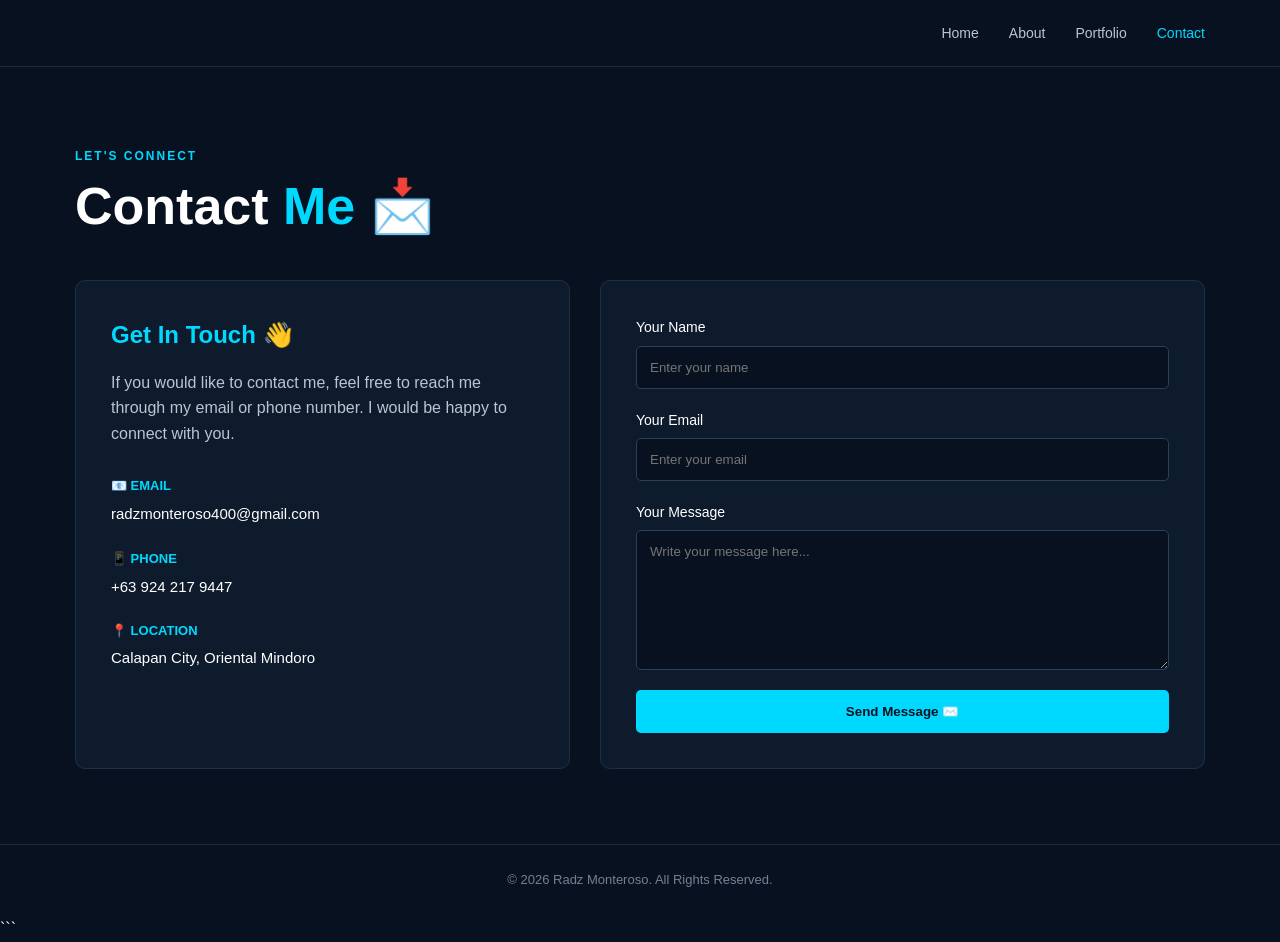
==== contact.html @ 7279c30b "Add files via upload" ====
<!DOCTYPE html>
<html lang="en">

<head>
    <meta charset="UTF-8">
    <meta name="viewport" content="width=device-width, initial-scale=1.0">
    <title>Contact | Radz Monteroso</title>
    <link rel="stylesheet" href="style.css">

    <style>
        #formStatus {
            position: fixed;
            top: 25px;
            left: 50%;
            transform: translateX(-50%) translateY(-20px);
            background: #102d35;
            color: #00d9ff;
            border: 1px solid #00d9ff;
            padding: 18px 25px;
            border-radius: 10px;
            text-align: center;
            width: 90%;
            max-width: 380px;
            opacity: 0;
            visibility: hidden;
            transition: 0.4s ease;
            z-index: 9999;
        }

        #formStatus.show {
            opacity: 1;
            visibility: visible;
            transform: translateX(-50%) translateY(0);
        }

        #formStatus.error {
            color: #ff6b6b;
            border-color: #ff6b6b;
        }

        .contact-form button:disabled {
            opacity: 0.6;
            cursor: not-allowed;
        }
    </style>
</head>

<body>

<header class="header">

    <nav class="navbar">

        <a href="index.html" class="logo"></a>

        <div class="nav-links">
            <a href="index.html">Home</a>
            <a href="about.html">About</a>
            <a href="portfolio.html">Portfolio</a>
            <a href="contact.html" class="active">Contact</a>
        </div>

    </nav>

</header>

<main class="page">

    <div class="page-heading">
        <small>LET'S CONNECT</small>
        <h1>Contact <span>Me</span> 📩</h1>
    </div>

    <section class="contact-grid">

        <div class="contact-info">

            <h2>Get In Touch 👋</h2>

            <p>
                If you would like to contact me, feel free to
                reach me through my email or phone number.
                I would be happy to connect with you.
            </p>

            <div class="contact-item">
                <strong>📧 EMAIL</strong>

                <a href="mailto:radzmonteroso400@gmail.com">
                    radzmonteroso400@gmail.com
                </a>
            </div>

            <div class="contact-item">
                <strong>📱 PHONE</strong>

                <a href="tel:+639242179447">
                    +63 924 217 9447
                </a>
            </div>

            <div class="contact-item">
                <strong>📍 LOCATION</strong>

                <p>Calapan City, Oriental Mindoro</p>
            </div>

        </div>

        <form class="contact-form" id="contactForm">

            <label for="name">Your Name</label>

            <input
                type="text"
                id="name"
                name="name"
                placeholder="Enter your name"
                required
            >

            <label for="email">Your Email</label>

            <input
                type="email"
                id="email"
                name="_replyto"
                placeholder="Enter your email"
                required
            >

            <label for="message">Your Message</label>

            <textarea
                id="message"
                name="message"
                placeholder="Write your message here..."
                required
            ></textarea>

            <input
                type="hidden"
                name="_subject"
                value="New Message from My Portfolio"
            >

            <button type="submit" id="sendButton">
                Send Message ✉️
            </button>

        </form>

    </section>

</main>

<div id="formStatus" role="status" aria-live="polite"></div>

<footer>
    <p>&copy; 2026 Radz Monteroso. All Rights Reserved.</p>
</footer>

<script>

const form = document.getElementById("contactForm");
const status = document.getElementById("formStatus");
const button = document.getElementById("sendButton");

let notificationTimer;

form.addEventListener("submit", async function(event) {

    event.preventDefault();

    button.disabled = true;
    button.textContent = "Sending...";

    status.classList.remove("show", "error");
    clearTimeout(notificationTimer);

    try {

        const response = await fetch(
            "https://formspree.io/f/xppdlkbj",
            {
                method: "POST",
                body: new FormData(form),
                headers: {
                    "Accept": "application/json"
                }
            }
        );

        if (response.ok) {

            status.textContent =
                " Message sent successfully! Thank you for contacting me.";

            status.classList.add("show");

            form.reset();

        } else {

            status.textContent =
                "✕ Something went wrong. Please try again.";

            status.classList.add("show", "error");

        }

    } catch (error) {

        status.textContent =
            "✕ Connection error. Please check your internet.";

        status.classList.add("show", "error");

    }

    notificationTimer = setTimeout(function() {

        status.classList.remove("show", "error");

    }, 3000);

    button.disabled = false;
    button.textContent = "Send Message ✉️";

});

</script>

</body>
</html>
```
---- style.css ----
* {
    margin: 0;
    padding: 0;
    box-sizing: border-box;
}

html {
    scroll-behavior: smooth;
}

body {
    font-family: Arial, Helvetica, sans-serif;
    background: #07111f;
    color: #ffffff;
    line-height: 1.6;
}

a {
    text-decoration: none;
}

.header {
    width: 100%;
    background: #07111f;
    border-bottom: 1px solid #172a40;
}

.navbar {
    max-width: 1200px;
    margin: auto;
    padding: 22px 35px;
    display: flex;
    align-items: center;
    justify-content: space-between;
}

.logo {
    color: #ffffff;
    font-size: 28px;
    font-weight: bold;
}

.logo span {
    color: #00d9ff;
}

.nav-links {
    display: flex;
    align-items: center;
    gap: 30px;
}

.nav-links a {
    color: #b8c5d2;
    font-size: 14px;
    transition: 0.3s;
}

.nav-links a:hover,
.nav-links a.active {
    color: #00d9ff;
}

/* HOME */

.hero {
    max-width: 1200px;
    min-height: calc(100vh - 80px);
    margin: auto;
    padding: 70px 35px;
    display: flex;
    align-items: center;
    justify-content: space-between;
    gap: 70px;
}

.hero-content {
    max-width: 650px;
}

.eyebrow {
    color: #00d9ff;
    font-size: 13px;
    font-weight: bold;
    letter-spacing: 3px;
    margin-bottom: 18px;
}

.hero h1 {
    font-size: 68px;
    line-height: 1.05;
    margin-bottom: 25px;
}

.hero h1 span {
    color: #00d9ff;
}

.hero-description {
    color: #aebdcb;
    font-size: 17px;
    line-height: 1.8;
    max-width: 600px;
    margin-bottom: 32px;
}

.hero-buttons {
    display: flex;
    gap: 15px;
    flex-wrap: wrap;
}

.btn {
    display: inline-block;
    padding: 14px 25px;
    border-radius: 6px;
    font-weight: bold;
    transition: 0.3s;
}

.primary-btn {
    background: #00d9ff;
    color: #07111f;
}

.primary-btn:hover {
    transform: translateY(-3px);
}

.secondary-btn {
    border: 1px solid #34485d;
    color: #ffffff;
}

.secondary-btn:hover {
    border-color: #00d9ff;
    color: #00d9ff;
}

.hero-details {
    display: flex;
    gap: 45px;
    margin-top: 45px;
    padding-top: 25px;
    border-top: 1px solid #1b3047;
}

.hero-details div {
    display: flex;
    flex-direction: column;
}

.hero-details strong {
    color: #00d9ff;
    font-size: 15px;
}

.hero-details span {
    color: #7f91a4;
    font-size: 12px;
    margin-top: 3px;
}

/* PROFILE PHOTO */

.hero-photo {
    width: 390px;
    height: 500px;
    position: relative;
    flex-shrink: 0;
}

.photo-frame {
    width: 350px;
    height: 450px;
    position: absolute;
    right: 0;
    top: 15px;
    overflow: hidden;
    border: 2px solid #00d9ff;
    border-radius: 15px;
    background: #0d1b2d;
}

.photo-frame img {
    width: 100%;
    height: 100%;
    object-fit: cover;
}

.photo-glow {
    width: 300px;
    height: 300px;
    position: absolute;
    right: 25px;
    top: 70px;
    background: #00d9ff;
    opacity: 0.12;
    border-radius: 50%;
    filter: blur(70px);
}

.photo-label {
    position: absolute;
    right: 25px;
    bottom: 0;
    width: 220px;
    padding: 15px 20px;
    background: #0d1b2d;
    border-left: 3px solid #00d9ff;
}

.photo-label span {
    color: #00d9ff;
    font-size: 12px;
    font-weight: bold;
}



  
    
    


/* GENERAL PAGES */

.page {
    max-width: 1200px;
    min-height: 75vh;
    margin: auto;
    padding: 75px 35px;
}

.page-heading {
    margin-bottom: 45px;
}

.page-heading small {
    color: #00d9ff;
    font-size: 12px;
    font-weight: bold;
    letter-spacing: 2px;
}

.page-heading h1 {
    font-size: 52px;
    line-height: 1.1;
    margin-top: 10px;
}

.page-heading h1 span {
    color: #00d9ff;
}

/* ABOUT */

.about-grid {
    display: grid;
    grid-template-columns: 1.3fr 1fr;
    gap: 25px;
}

.content-card {
    background: #0d1b2d;
    border: 1px solid #1a3047;
    border-radius: 10px;
    padding: 32px;
}

.content-card h2 {
    color: #00d9ff;
    margin-bottom: 18px;
}

.content-card p {
    color: #bdc9d5;
    margin-bottom: 18px;
}

.education-item {
    padding: 18px 0;
    border-bottom: 1px solid #26394f;
}

.education-item:last-child {
    border-bottom: none;
}

.education-item small {
    color: #00d9ff;
}

.skills-section {
    margin-top: 35px;
}

.skills-section h2 {
    margin-bottom: 18px;
}

.skills-list {
    display: flex;
    flex-wrap: wrap;
    gap: 10px;
}

.skills-list span {
    padding: 9px 16px;
    color: #00d9ff;
    border: 1px solid #00d9ff;
    border-radius: 30px;
    font-size: 13px;
}

.hobby-card {
    margin-top: 35px;
}

/* PORTFOLIO */

.projects {
    display: grid;
    grid-template-columns: repeat(2, 1fr);
    gap: 25px;
}

.project-card {
    background: #0d1b2d;
    border: 1px solid #1a3047;
    border-radius: 10px;
    padding: 32px;
    transition: 0.3s;
}

.project-card:hover {
    border-color: #00d9ff;
    transform: translateY(-4px);
}

.project-number {
    color: #00d9ff;
    font-size: 13px;
    font-weight: bold;
    margin-bottom: 14px;
}

.project-card h2 {
    margin-bottom: 12px;
}

.project-card p {
    color: #b9c5d2;
    margin-bottom: 18px;
}

.project-tag {
    color: #00d9ff;
    font-size: 13px;
}

/* CONTACT */

.contact-grid {
    display: grid;
    grid-template-columns: 0.9fr 1.1fr;
    gap: 30px;
}

.contact-info,
.contact-form {
    background: #0d1b2d;
    border: 1px solid #1a3047;
    border-radius: 10px;
    padding: 35px;
}

.contact-info h2 {
    color: #00d9ff;
    margin-bottom: 15px;
}

.contact-info > p {
    color: #b9c5d2;
    margin-bottom: 30px;
}

.contact-item {
    margin-bottom: 22px;
}

.contact-item strong {
    display: block;
    color: #00d9ff;
    font-size: 13px;
    margin-bottom: 4px;
}

.contact-item p,
.contact-item a {
    color: #ffffff;
    font-size: 15px;
}

.contact-item a:hover {
    color: #00d9ff;
}

.contact-form {
    display: flex;
    flex-direction: column;
}

.contact-form label {
    margin-bottom: 7px;
    font-size: 14px;
}

.contact-form input,
.contact-form textarea {
    width: 100%;
    padding: 13px;
    margin-bottom: 20px;
    background: #07111f;
    border: 1px solid #2a4058;
    border-radius: 5px;
    color: #ffffff;
    font-family: Arial, Helvetica, sans-serif;
    outline: none;
}

.contact-form input:focus,
.contact-form textarea:focus {
    border-color: #00d9ff;
}

.contact-form textarea {
    min-height: 140px;
    resize: vertical;
}

.contact-form button {
    padding: 14px;
    background: #00d9ff;
    color: #07111f;
    border: none;
    border-radius: 5px;
    font-weight: bold;
    cursor: pointer;
}

/* FOOTER */

footer {
    border-top: 1px solid #172a40;
    text-align: center;
    padding: 25px;
    color: #718296;
    font-size: 13px;
}

/* MOBILE */

@media (max-width: 850px) {

    .navbar {
        flex-direction: column;
        gap: 18px;
        padding: 20px;
    }

    .nav-links {
        gap: 18px;
        justify-content: center;
        flex-wrap: wrap;
    }

    .hero {
        min-height: auto;
        padding: 60px 25px;
        flex-direction: column-reverse;
        text-align: center;
        gap: 45px;
    }

    .hero h1 {
        font-size: 52px;
    }

    .hero-description {
        margin-left: auto;
        margin-right: auto;
    }

    .hero-buttons {
        justify-content: center;
    }

    .hero-details {
        justify-content: center;
        text-align: left;
    }

    .hero-photo {
        width: 320px;
        height: 410px;
    }

    .photo-frame {
        width: 290px;
        height: 370px;
        left: 15px;
        right: auto;
    }

    .photo-glow {
        left: 30px;
        right: auto;
    }

    .photo-label {
        right: 0;
        bottom: 0;
    }

    .about-grid,
    .projects,
    .contact-grid {
        grid-template-columns: 1fr;
    }

    .page {
        padding: 55px 25px;
    }

    .page-heading h1 {
        font-size: 42px;
    }
}

@media (max-width: 450px) {

    .nav-links {
        gap: 12px;
    }

    .nav-links a {
        font-size: 13px;
    }

    .hero {
        padding: 45px 20px;
    }

    .hero h1 {
        font-size: 42px;
    }

    .hero-description {
        font-size: 15px;
    }

    .hero-details {
        gap: 25px;
    }

    .hero-photo {
        width: 280px;
        height: 365px;
    }

    .photo-frame {
        width: 255px;
        height: 325px;
    }

    .photo-label {
        width: 190px;
        padding: 12px 15px;
    }

    .page {
        padding: 45px 20px;
    }
}
.skill-item {
    background: #0d1b2d;
    border: 1px solid #1a3047;
    border-radius: 10px;
    padding: 20px;
    margin-bottom: 15px;
}

.skill-item span {
    display: inline-block;
    color: #00d9ff;
    font-weight: bold;
    margin-bottom: 8px;
}

.skill-item p {
    color: #aebdcb;
    font-size: 14px;
    line-height: 1.6;
}
#formStatus {
    position: fixed;
    top: 25px;
    left: 50%;
    transform: translateX(-50%) translateY(-20px);
    background: #102d35;
    color: #00d9ff;
    border: 1px solid #00d9ff;
    padding: 18px 25px;
    border-radius: 10px;
    text-align: center;
    width: 90%;
    max-width: 380px;
    opacity: 0;
    visibility: hidden;
    transition: 0.4s ease;
    z-index: 9999;
}

#formStatus {
    position: fixed;
    top: 25px;
    left: 50%;
    transform: translateX(-50%) translateY(-20px);
    background: #102d35;
    color: #00d9ff;
    border: 1px solid #00d9ff;
    padding: 18px 25px;
    border-radius: 10px;
    text-align: center;
    width: 90%;
    max-width: 380px;
    opacity: 0;
    visibility: hidden;
    transition: 0.4s ease;
    z-index: 9999;
}
#formStatus {
    position: fixed;
    top: 25px;
    left: 50%;
    transform: translateX(-50%) translateY(-20px);
    background: #102d35;
    color: #00d9ff;
    border: 1px solid #00d9ff;
    padding: 18px 25px;
    border-radius: 10px;
    text-align: center;
    width: 90%;
    max-width: 380px;
    opacity: 0;
    visibility: hidden;
    transition: 0.4s ease;
    z-index: 9999;
}

#formStatus.show {
    opacity: 1;
    visibility: visible;
    transform: translateX(-50%) translateY(0);
}
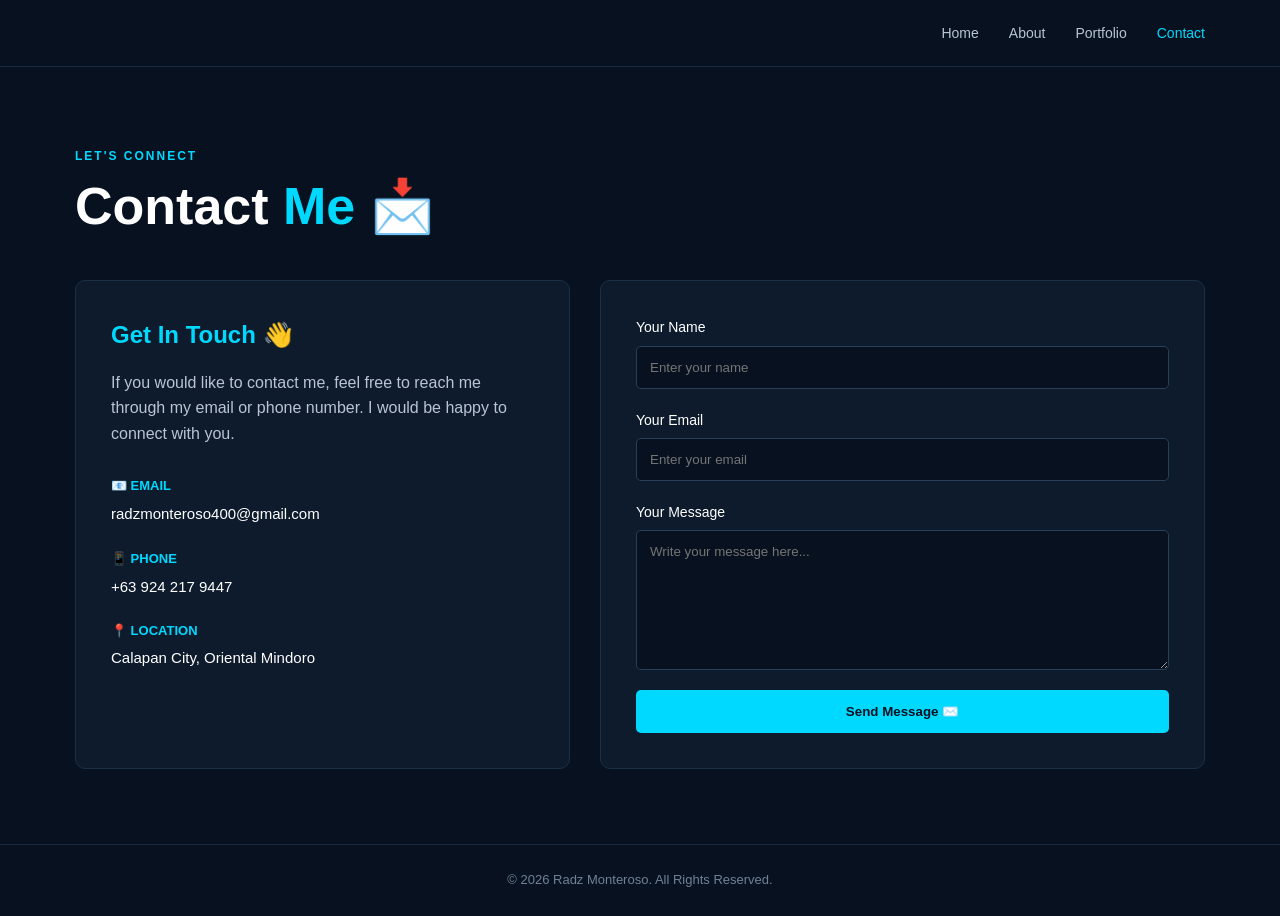
==== commit 4c6f05fa: "Fix HTML closing tag and newline issue" ====
--- a/contact.html
+++ b/contact.html
@@ -234,4 +234,3 @@
 
 </body>
 </html>
-```
